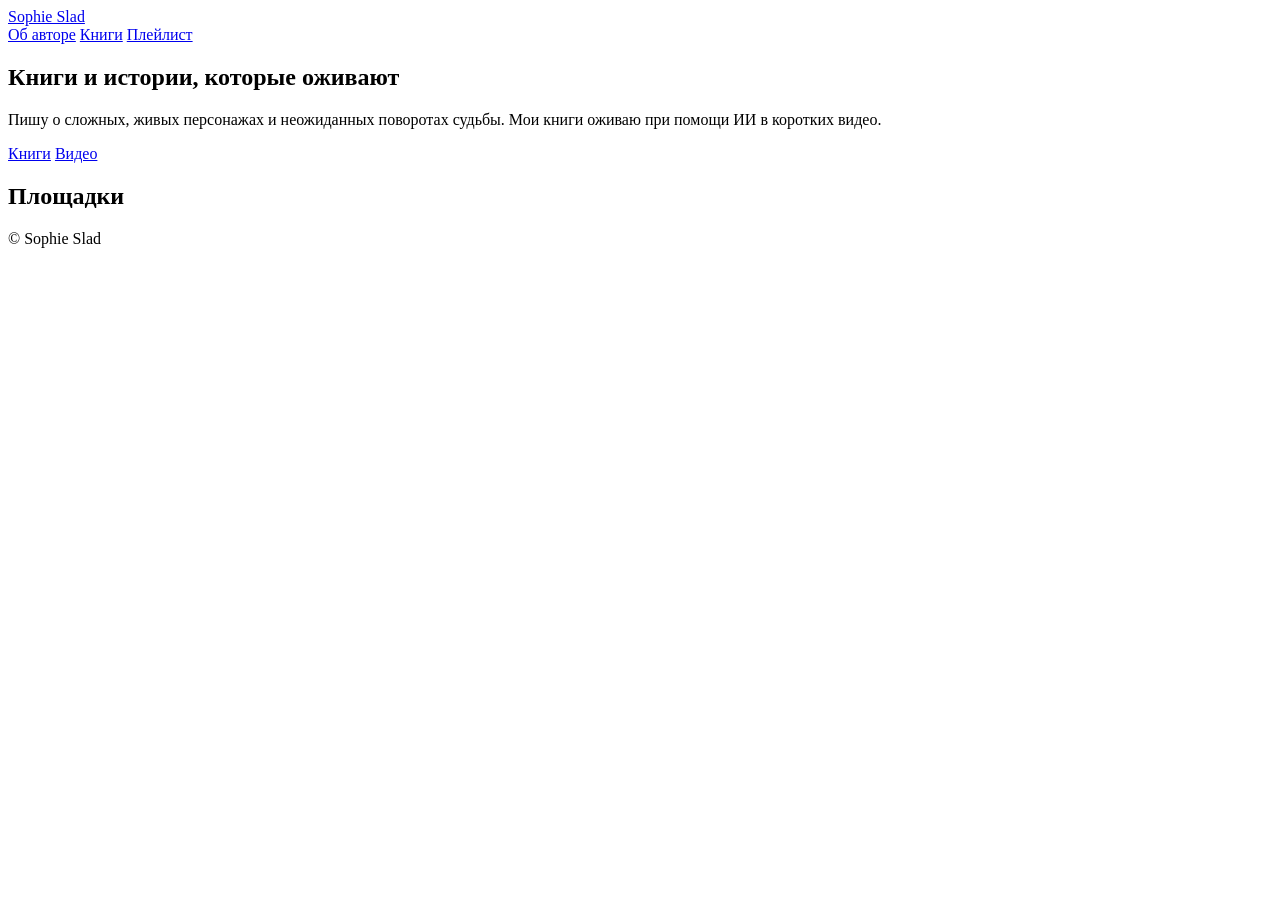
==== index.html @ 7cc3d1fc "Add files via upload" ====
<!DOCTYPE html>
<html lang="ru">
<head>
  <meta charset="UTF-8">
  <meta name="viewport" content="width=device-width, initial-scale=1.0">
  <title>Sophie Slad: книги и нейроролики</title>
  <link rel="stylesheet" href="css/style.css">
</head>
<body data-page="home">
  <header>
    <a class="logo" href="index.html">Sophie Slad</a>
    <nav>
      <a href="about.html">Об авторе</a>
      <a href="books.html">Книги</a>
      <a href="playlist.html">Плейлист</a>
    </nav>
  </header>
  <main>
    <section class="hero">
      <h1>Книги и истории, которые оживают</h1>
      <p>Пишу о сложных, живых персонажах и неожиданных поворотах судьбы. Мои книги оживаю при помощи ИИ в коротких видео.</p>
      <a class="btn" href="books.html">Книги</a>
      <a class="btn" href="playlist.html">Видео</a>
    </section>
    <h2>Площадки</h2>
    <div id="channels"></div>
  </main>
  <footer>© Sophie Slad</footer>
  <script src="js/main.js"></script>
</body>
</html>
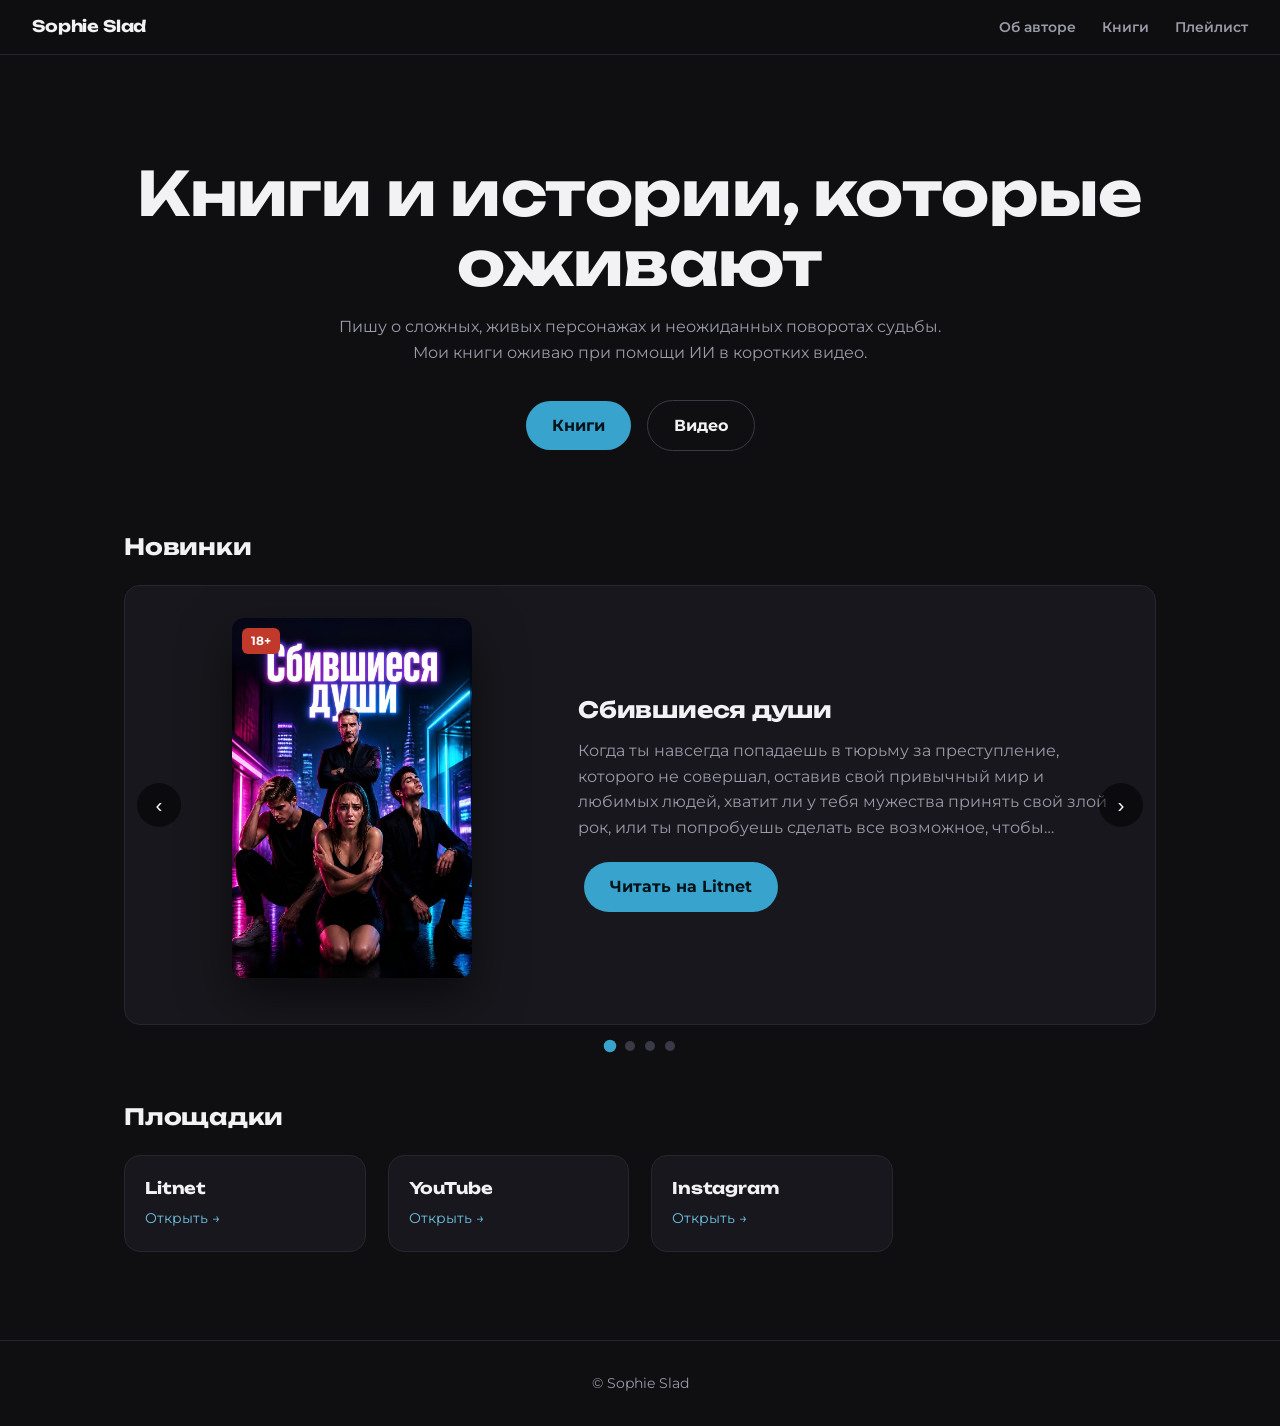
==== commit 42e72729: "Add files via upload" ====
--- a/index.html
+++ b/index.html
@@ -20,10 +20,21 @@
       <h1>Книги и истории, которые оживают</h1>
       <p>Пишу о сложных, живых персонажах и неожиданных поворотах судьбы. Мои книги оживаю при помощи ИИ в коротких видео.</p>
       <a class="btn" href="books.html">Книги</a>
-      <a class="btn" href="playlist.html">Видео</a>
+      <a class="btn ghost" href="playlist.html">Видео</a>
     </section>
-    <h2>Площадки</h2>
-    <div id="channels"></div>
+    <section>
+      <h2>Новинки</h2>
+      <div class="slider" id="slider">
+        <button class="arrow prev" aria-label="Назад">&#8249;</button>
+        <div class="slides" id="slides"></div>
+        <button class="arrow next" aria-label="Вперёд">&#8250;</button>
+      </div>
+      <div class="slider-ctrl" id="dots"></div>
+    </section>
+    <section>
+      <h2>Площадки</h2>
+      <div id="channels" class="grid"></div>
+    </section>
   </main>
   <footer>© Sophie Slad</footer>
   <script src="js/main.js"></script>
--- a/css/style.css
+++ b/css/style.css
@@ -0,0 +1,231 @@
+@import url("https://fonts.googleapis.com/css2?family=Montserrat:wght@400;600;700&family=Unbounded:wght@500;700&display=swap");
+
+:root {
+  --bg: #0f0f12;
+  --surface: #17171d;
+  --surface2: #1f1f27;
+  --line: #26262f;
+  --text: #f2f2f5;
+  --muted: #9a9aa8;
+  --accent: #38a3cc;
+  --accent-2: #6fc3e4;
+  --danger: #c0392b;
+  --radius: 16px;
+}
+
+* { box-sizing: border-box; }
+
+body {
+  margin: 0;
+  font-family: "Montserrat", sans-serif;
+  background: var(--bg);
+  color: var(--text);
+  line-height: 1.6;
+}
+
+h1, h2, h3, .logo { font-family: "Unbounded", sans-serif; letter-spacing: -0.01em; }
+
+header {
+  position: sticky;
+  top: 0;
+  z-index: 10;
+  display: flex;
+  flex-wrap: wrap;
+  gap: 12px;
+  justify-content: space-between;
+  align-items: center;
+  padding: 14px 32px;
+  background: rgba(15, 15, 18, 0.82);
+  backdrop-filter: blur(10px);
+  border-bottom: 1px solid var(--line);
+}
+
+.logo { font-weight: 700; color: var(--text); text-decoration: none; font-size: 1rem; }
+
+nav a {
+  position: relative;
+  margin-left: 22px;
+  color: var(--muted);
+  text-decoration: none;
+  font-weight: 600;
+  font-size: 0.9rem;
+  transition: color 0.25s;
+}
+
+nav a::after {
+  content: "";
+  position: absolute;
+  left: 0;
+  bottom: -4px;
+  width: 0;
+  height: 2px;
+  background: var(--accent);
+  transition: width 0.3s;
+}
+
+nav a:hover, nav a[aria-current="page"] { color: var(--text); }
+nav a:hover::after, nav a[aria-current="page"]::after { width: 100%; }
+
+main { max-width: 1080px; margin: 0 auto; padding: 40px 24px; }
+
+h1 { font-size: 2.2rem; margin: 0 0 16px; }
+h2 { font-size: 1.4rem; margin: 48px 0 20px; }
+
+.hero { padding: 64px 0 24px; text-align: center; }
+.hero h1 { font-size: clamp(2rem, 5vw, 3.8rem); line-height: 1.15; }
+.hero p { color: var(--muted); max-width: 620px; margin: 0 auto 28px; }
+
+.btn {
+  display: inline-block;
+  margin: 6px;
+  padding: 12px 26px;
+  border-radius: 999px;
+  background: var(--accent);
+  color: #06131a;
+  font-weight: 700;
+  text-decoration: none;
+  transition: transform 0.25s, background 0.25s, border-color 0.25s;
+}
+
+.btn:hover { background: var(--accent-2); transform: translateY(-2px); }
+.btn.ghost { background: transparent; color: var(--text); border: 1px solid #3a3a46; }
+.btn.ghost:hover { border-color: var(--accent); }
+
+.slider {
+  position: relative;
+  overflow: hidden;
+  border-radius: var(--radius);
+  background: var(--surface);
+  border: 1px solid var(--line);
+}
+
+.slides { display: flex; transition: transform 0.7s cubic-bezier(0.22, 0.8, 0.3, 1); }
+
+.slide {
+  min-width: 100%;
+  display: grid;
+  grid-template-columns: minmax(0, 1fr) minmax(0, 1.4fr);
+  align-items: center;
+  gap: 32px;
+  padding: 32px;
+}
+
+.slide .cover-wrap { max-width: 240px; justify-self: center; width: 100%; }
+.slide img { width: 100%; aspect-ratio: 2 / 3; object-fit: cover; border-radius: 12px; box-shadow: 0 20px 50px rgba(0, 0, 0, 0.5); display: block; }
+.slide h3 { font-size: 1.4rem; margin: 0 0 10px; }
+.slide p {
+  color: var(--muted);
+  margin: 0 0 16px;
+  display: -webkit-box;
+  -webkit-line-clamp: 4;
+  -webkit-box-orient: vertical;
+  overflow: hidden;
+}
+
+.slider-ctrl { display: flex; justify-content: center; gap: 10px; padding: 16px 0 0; }
+
+.dot {
+  width: 10px;
+  height: 10px;
+  border-radius: 50%;
+  border: 0;
+  padding: 0;
+  background: #3a3a46;
+  cursor: pointer;
+  transition: background 0.3s, transform 0.3s;
+}
+
+.dot.active { background: var(--accent); transform: scale(1.25); }
+
+.arrow {
+  position: absolute;
+  top: 50%;
+  transform: translateY(-50%);
+  width: 44px;
+  height: 44px;
+  border-radius: 50%;
+  border: 0;
+  background: rgba(0, 0, 0, 0.5);
+  color: #fff;
+  font-size: 1.3rem;
+  cursor: pointer;
+  z-index: 2;
+  transition: background 0.25s;
+}
+
+.arrow:hover { background: var(--accent); }
+.arrow.prev { left: 12px; }
+.arrow.next { right: 12px; }
+
+.grid { display: grid; grid-template-columns: repeat(auto-fill, minmax(230px, 1fr)); gap: 22px; }
+
+.card {
+  position: relative;
+  background: var(--surface);
+  border: 1px solid var(--line);
+  border-radius: var(--radius);
+  padding: 20px;
+  transition: transform 0.35s, border-color 0.35s, box-shadow 0.35s;
+}
+
+.card:hover { transform: translateY(-4px); border-color: #38384a; box-shadow: 0 14px 34px rgba(0, 0, 0, 0.4); }
+.card h3 { margin: 0 0 6px; font-size: 1rem; }
+.card p { color: var(--muted); font-size: 0.9rem; }
+
+.channel-card { display: block; text-decoration: none; color: inherit; }
+.channel-card p { color: var(--accent-2); margin: 0; }
+
+.cover-wrap { position: relative; margin-bottom: 14px; }
+.book-card .cover { width: 100%; aspect-ratio: 2 / 3; object-fit: cover; border-radius: 12px; display: block; transition: transform 0.5s; }
+.book-card:hover .cover { transform: scale(1.03); }
+
+.badge-18 {
+  position: absolute;
+  top: 10px;
+  left: 10px;
+  background: var(--danger);
+  color: #fff;
+  font-weight: 700;
+  font-size: 0.72rem;
+  padding: 4px 9px;
+  border-radius: 6px;
+}
+
+.meta { color: var(--muted); font-size: 0.82rem; margin: 0 0 8px; }
+
+.tags { display: flex; flex-wrap: wrap; gap: 6px; margin-bottom: 12px; }
+.tag { font-size: 0.72rem; background: var(--surface2); color: var(--accent-2); padding: 3px 10px; border-radius: 999px; }
+
+.video-card iframe { width: 100%; aspect-ratio: 9 / 16; border: 0; border-radius: 12px; }
+.playlist-card { grid-column: 1 / -1; }
+.playlist-card iframe { aspect-ratio: 16 / 9; }
+
+.empty { color: var(--muted); font-style: italic; }
+
+footer {
+  text-align: center;
+  padding: 32px;
+  margin-top: 48px;
+  color: var(--muted);
+  font-size: 0.85rem;
+  border-top: 1px solid var(--line);
+}
+
+.reveal { opacity: 0; translate: 0 24px; transition: opacity 0.8s ease, translate 0.8s ease; }
+.reveal.in { opacity: 1; translate: 0 0; }
+
+@media (max-width: 760px) {
+  header { padding: 12px 16px; }
+  nav a { margin-left: 12px; }
+  main { padding: 28px 16px; }
+  h1 { font-size: 1.8rem; }
+  .slide { grid-template-columns: 1fr; text-align: center; padding: 24px 20px 56px; }
+  .slide .cover-wrap { max-width: 170px; }
+  .slide p { -webkit-line-clamp: 3; }
+  .arrow { top: auto; bottom: 8px; transform: none; }
+}
+
+@media (prefers-reduced-motion: reduce) {
+  *, *::before, *::after { transition: none !important; animation: none !important; }
+  .reveal { opacity: 1; translate: none; }
+}
